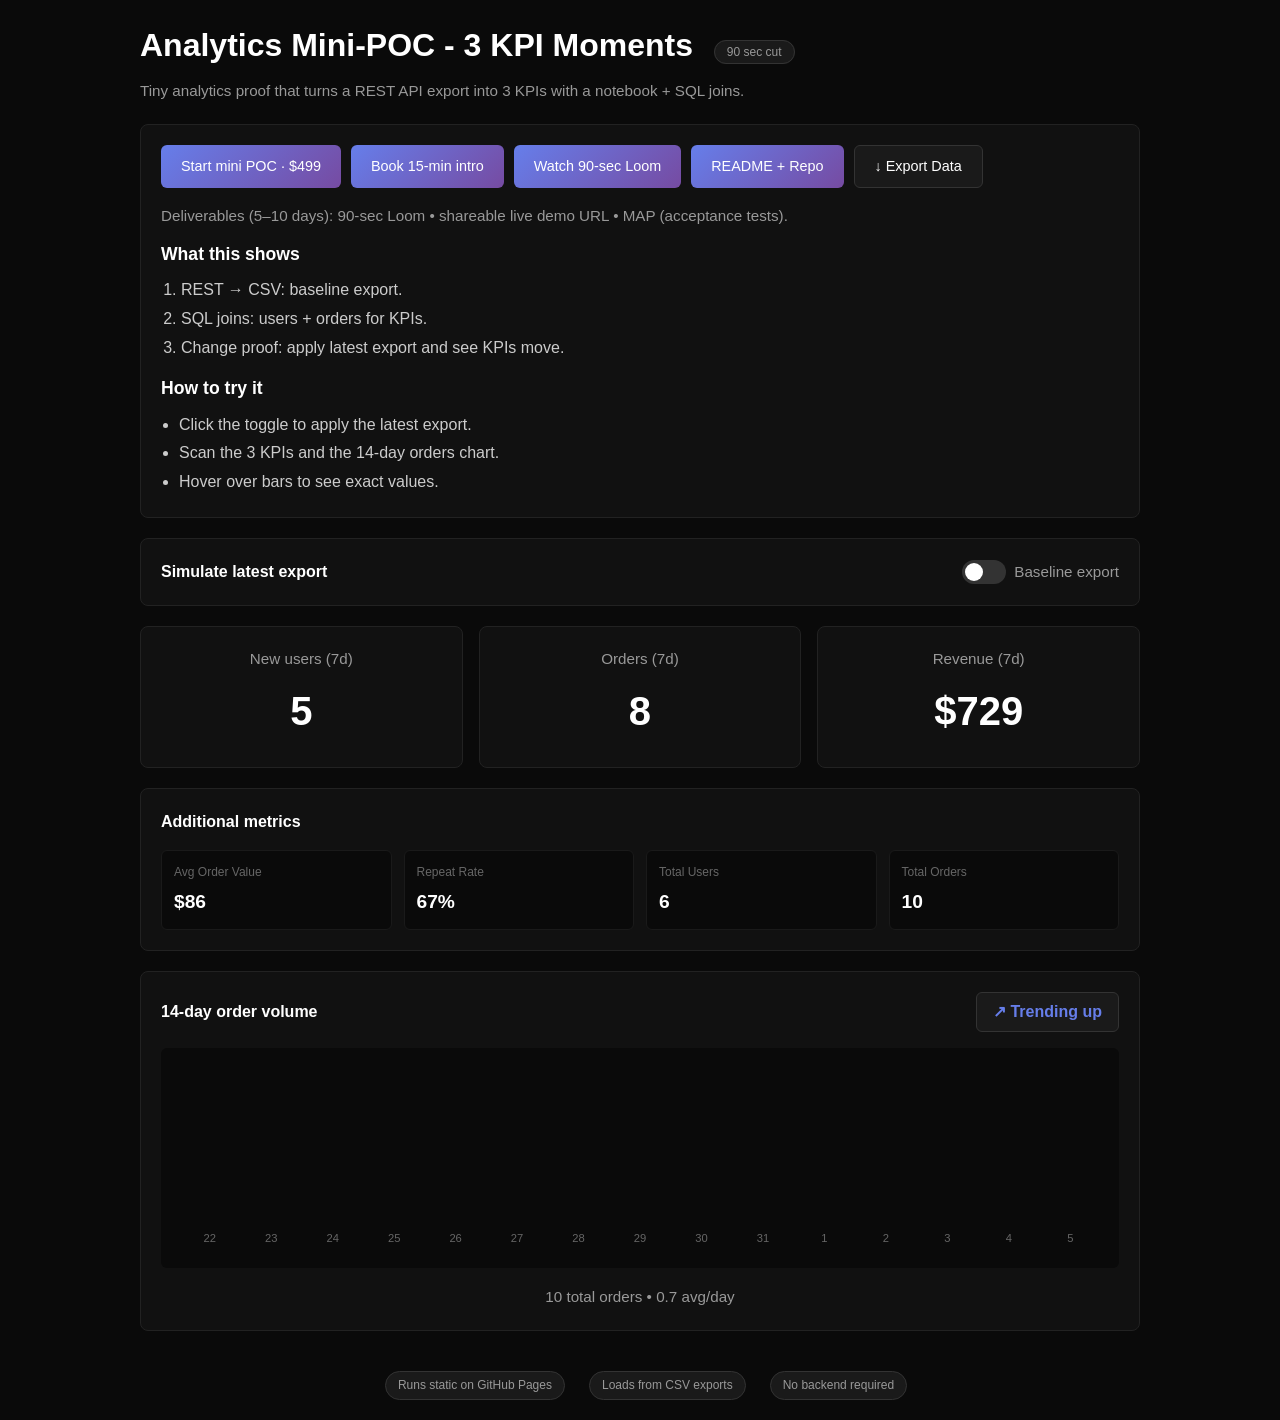
==== docs/index.html @ 5b259c90 "Add files via upload" ====
<!doctype html>
<html lang="en">
<head>
  <meta charset="utf-8">
  <meta name="viewport" content="width=device-width, initial-scale=1">
  <title>Analytics Mini-POC — 3 KPI Moments</title>
  <meta name="description" content="90-sec Loom + shareable live demo URL + MAP (acceptance tests).">
  <meta property="og:title" content="Analytics Mini-POC — 3 KPI Moments">
  <meta property="og:description" content="90-sec Loom + shareable live demo URL + MAP (acceptance tests).">
  <meta property="og:type" content="website">
  <meta property="og:url" content="https://savinopicciotto.github.io/analytics-mini-poc/">
  <meta property="og:image" content="https://savinopicciotto.github.io/analytics-mini-poc/social.png">
  <meta name="twitter:card" content="summary_large_image">
  <link rel="canonical" href="https://savinopicciotto.github.io/analytics-mini-poc/">
  
  <style>
    * { margin: 0; padding: 0; box-sizing: border-box; }
    
    body {
      font-family: -apple-system, BlinkMacSystemFont, 'Segoe UI', Roboto, Oxygen, Ubuntu, Cantarell, sans-serif;
      background: #0a0a0a;
      color: #e0e0e0;
      line-height: 1.6;
      padding: 20px;
    }
    
    .wrap {
      max-width: 1000px;
      margin: 0 auto;
    }
    
    h1 {
      font-size: 2rem;
      margin-bottom: 8px;
      color: #fff;
    }
    
    h2 {
      font-size: 2.5rem;
      font-weight: 700;
      color: #fff;
      transition: all 0.3s ease;
    }
    
    h3 {
      font-size: 1.1rem;
      margin-bottom: 12px;
      color: #fff;
    }
    
    .pill {
      background: #1a1a1a;
      border: 1px solid #333;
      padding: 4px 12px;
      border-radius: 20px;
      font-size: 0.75rem;
      margin-left: 12px;
      color: #999;
      font-weight: 500;
    }
    
    .muted {
      color: #999;
      font-size: 0.95rem;
    }
    
    .card {
      background: #111;
      border: 1px solid #222;
      border-radius: 8px;
      padding: 20px;
      margin: 20px 0;
      transition: border-color 0.3s ease;
    }
    
    .card:hover {
      border-color: #333;
    }
    
    .ctas {
      display: flex;
      flex-wrap: wrap;
      gap: 10px;
      margin-bottom: 16px;
    }
    
    .ctas a, .btn {
      background: linear-gradient(135deg, #667eea 0%, #764ba2 100%);
      color: white;
      padding: 10px 20px;
      border-radius: 6px;
      text-decoration: none;
      font-weight: 500;
      font-size: 0.9rem;
      transition: transform 0.2s, opacity 0.2s;
      border: none;
      cursor: pointer;
      display: inline-block;
    }
    
    .ctas a:hover, .btn:hover {
      transform: translateY(-2px);
      opacity: 0.9;
    }
    
    .btn-secondary {
      background: #1a1a1a;
      border: 1px solid #333;
    }
    
    .row {
      display: flex;
      align-items: center;
      gap: 12px;
    }
    
    input[type="checkbox"] {
      width: 44px;
      height: 24px;
      appearance: none;
      background: #333;
      border-radius: 12px;
      position: relative;
      cursor: pointer;
      transition: background 0.3s;
    }
    
    input[type="checkbox"]:checked {
      background: #667eea;
    }
    
    input[type="checkbox"]::after {
      content: '';
      position: absolute;
      width: 18px;
      height: 18px;
      border-radius: 50%;
      background: white;
      top: 3px;
      left: 3px;
      transition: left 0.3s;
    }
    
    input[type="checkbox"]:checked::after {
      left: 23px;
    }
    
    .kpis {
      display: grid;
      grid-template-columns: repeat(auto-fit, minmax(200px, 1fr));
      gap: 16px;
      margin: 20px 0;
    }
    
    .kpi {
      background: #111;
      border: 1px solid #222;
      border-radius: 8px;
      padding: 20px;
      text-align: center;
      transition: all 0.3s ease;
    }
    
    .kpi:hover {
      border-color: #667eea;
      transform: translateY(-2px);
    }
    
    .kpi small {
      display: block;
      margin-bottom: 8px;
    }
    
    .kpi-change {
      font-size: 0.8rem;
      margin-top: 4px;
      color: #4ade80;
      font-weight: 600;
    }
    
    .kpi-change.negative {
      color: #f87171;
    }
    
    .badge {
      background: #1a1a1a;
      border: 1px solid #333;
      padding: 6px 16px;
      border-radius: 6px;
      font-weight: 600;
      color: #667eea;
      transition: all 0.3s ease;
    }
    
    .chart {
      background: #0a0a0a;
      border-radius: 6px;
      padding: 20px;
      min-height: 220px;
      position: relative;
    }
    
    .bar-chart {
      display: flex;
      align-items: flex-end;
      justify-content: space-between;
      height: 180px;
      gap: 4px;
    }
    
    .bar-container {
      flex: 1;
      display: flex;
      flex-direction: column;
      align-items: center;
      position: relative;
    }
    
    .bar {
      width: 100%;
      background: linear-gradient(180deg, #667eea 0%, #764ba2 100%);
      border-radius: 4px 4px 0 0;
      position: relative;
      transition: all 0.3s ease;
      cursor: pointer;
    }
    
    .bar:hover {
      opacity: 0.8;
      transform: scaleY(1.05);
    }
    
    .bar-value {
      position: absolute;
      top: -24px;
      left: 50%;
      transform: translateX(-50%);
      font-size: 0.7rem;
      color: #667eea;
      font-weight: 600;
      opacity: 0;
      transition: opacity 0.2s;
    }
    
    .bar:hover .bar-value {
      opacity: 1;
    }
    
    .bar-label {
      margin-top: 8px;
      font-size: 0.7rem;
      color: #666;
      white-space: nowrap;
    }
    
    .legend {
      margin-top: 16px;
      text-align: center;
    }
    
    .footer {
      display: flex;
      gap: 12px;
      justify-content: center;
      margin-top: 40px;
      flex-wrap: wrap;
    }
    
    ol, ul {
      color: #ccc;
      line-height: 1.8;
    }
    
    strong {
      color: #fff;
    }
    
    .loading {
      display: flex;
      align-items: center;
      justify-content: center;
      min-height: 200px;
      flex-direction: column;
      gap: 16px;
    }
    
    .spinner {
      width: 40px;
      height: 40px;
      border: 3px solid #222;
      border-top-color: #667eea;
      border-radius: 50%;
      animation: spin 0.8s linear infinite;
    }
    
    @keyframes spin {
      to { transform: rotate(360deg); }
    }
    
    .fade-in {
      animation: fadeIn 0.5s ease;
    }
    
    @keyframes fadeIn {
      from { opacity: 0; transform: translateY(10px); }
      to { opacity: 1; transform: translateY(0); }
    }
    
    .metrics-grid {
      display: grid;
      grid-template-columns: repeat(auto-fit, minmax(150px, 1fr));
      gap: 12px;
      margin-top: 16px;
    }
    
    .metric-item {
      background: #0a0a0a;
      padding: 12px;
      border-radius: 6px;
      border: 1px solid #1a1a1a;
    }
    
    .metric-label {
      font-size: 0.75rem;
      color: #666;
      margin-bottom: 4px;
    }
    
    .metric-value {
      font-size: 1.2rem;
      font-weight: 600;
      color: #fff;
    }
    
    .error {
      background: #1a0a0a;
      border: 1px solid #991b1b;
      color: #f87171;
      padding: 12px;
      border-radius: 6px;
      margin: 12px 0;
    }
    
    @media (max-width: 640px) {
      .ctas {
        flex-direction: column;
      }
      
      .ctas a, .btn {
        text-align: center;
      }
      
      h1 {
        font-size: 1.5rem;
      }
      
      .bar-chart {
        gap: 2px;
      }
      
      .bar-label {
        font-size: 0.6rem;
      }
    }
  </style>
</head>
<body>
  <div class="wrap">
    <h1>Analytics Mini-POC - 3 KPI Moments <span class="pill">90 sec cut</span></h1>
    <p class="muted">Tiny analytics proof that turns a REST API export into 3 KPIs with a notebook + SQL joins.</p>

    <div class="card">
      <p class="ctas">
        <a href="https://stan.store/Savino/p/minipoc?utm_source=pages-analytics&utm_medium=cta&utm_campaign=mini_poc"
           target="_blank" rel="noopener noreferrer">Start mini POC · $499</a>
        <a href="https://calendly.com/savinop/intro?utm_source=analytics-minipoc&utm_medium=demo&utm_campaign=book"
           target="_blank" rel="noopener noreferrer">Book 15-min intro</a>
        <a href="https://www.loom.com/share/2b97ef1f9b204054ae7cec6c1d21cf8c?sid=f2b87f54-57c1-48aa-bb31-e551855d1c03&utm_source=pages-analytics-minipoc&utm_medium=link&utm_campaign=watch_90s&utm_content=cta_top"
           target="_blank" rel="noopener noreferrer">Watch 90-sec Loom</a>
        <a href="https://github.com/savinopicciotto/analytics-mini-poc" target="_blank" rel="noopener">README + Repo</a>
        <button class="btn btn-secondary" onclick="exportData()">↓ Export Data</button>
      </p>
      <p class="muted">Deliverables (5–10 days): 90-sec Loom • shareable live demo URL • MAP (acceptance tests).</p>
      
      <h3 style="margin:12px 0 8px;">What this shows</h3>
      <ol style="margin:0 0 12px 20px;">
        <li>REST → CSV: baseline export.</li>
        <li>SQL joins: users + orders for KPIs.</li>
        <li>Change proof: apply latest export and see KPIs move.</li>
      </ol>
      
      <h3 style="margin:12px 0 8px;">How to try it</h3>
      <ul style="margin:0 0 0 18px;">
        <li>Click the toggle to apply the latest export.</li>
        <li>Scan the 3 KPIs and the 14-day orders chart.</li>
        <li>Hover over bars to see exact values.</li>
      </ul>
    </div>

    <div class="card">
      <div class="row" style="justify-content:space-between">
        <strong>Simulate latest export</strong>
        <label class="row" style="gap:8px;">
          <input type="checkbox" id="toggleExport" onchange="toggleMerge(this)"/>
          <span id="simNote" class="muted">Baseline export</span>
        </label>
      </div>
    </div>

    <div id="loadingState" class="loading" style="display: none;">
      <div class="spinner"></div>
      <p class="muted">Loading data from CSV exports...</p>
    </div>

    <div id="errorState" style="display: none;"></div>

    <div id="mainContent" style="display: none;">
      <div class="kpis fade-in">
        <div class="kpi">
          <small class="muted">New users (7d)</small>
          <h2 id="newUsers">-</h2>
          <div id="newUsersChange" class="kpi-change"></div>
        </div>
        <div class="kpi">
          <small class="muted">Orders (7d)</small>
          <h2 id="orders7d">-</h2>
          <div id="orders7dChange" class="kpi-change"></div>
        </div>
        <div class="kpi">
          <small class="muted">Revenue (7d)</small>
          <h2 id="rev7d">-</h2>
          <div id="rev7dChange" class="kpi-change"></div>
        </div>
      </div>

      <div class="card fade-in">
        <div class="row" style="justify-content:space-between;margin-bottom:16px;">
          <strong>Additional metrics</strong>
        </div>
        <div class="metrics-grid">
          <div class="metric-item">
            <div class="metric-label">Avg Order Value</div>
            <div class="metric-value" id="aov">-</div>
          </div>
          <div class="metric-item">
            <div class="metric-label">Repeat Rate</div>
            <div class="metric-value" id="repeatRate">-</div>
          </div>
          <div class="metric-item">
            <div class="metric-label">Total Users</div>
            <div class="metric-value" id="totalUsers">-</div>
          </div>
          <div class="metric-item">
            <div class="metric-label">Total Orders</div>
            <div class="metric-value" id="totalOrders">-</div>
          </div>
        </div>
      </div>

      <div class="card fade-in">
        <div class="row" style="justify-content:space-between;margin-bottom:16px;">
          <strong>14-day order volume</strong>
          <span class="badge" id="trendBadge">-</span>
        </div>
        <div id="chart" class="chart"></div>
        <div class="legend">
          <small id="legend" class="muted"></small>
        </div>
      </div>
    </div>

    <div class="footer">
      <span class="pill">Runs static on GitHub Pages</span>
      <span class="pill">Loads from CSV exports</span>
      <span class="pill">No backend required</span>
    </div>
  </div>

  <script>
    let baselineData = { users: [], orders: [] };
    let latestData = { users: [], orders: [] };
    let currentData = baselineData;
    let isLatest = false;

    // CSV parsing utility - FIXED to handle edge cases
    function parseCSV(text) {
      const lines = text.trim().split('\n').filter(line => line.trim());
      if (lines.length === 0) return [];
      
      const headers = lines[0].split(',').map(h => h.trim());
      return lines.slice(1).map(line => {
        const values = line.split(',').map(v => v.trim());
        const obj = {};
        headers.forEach((header, i) => {
          obj[header] = values[i] || '';
        });
        return obj;
      });
    }

    // Load CSV files
    async function loadData() {
      const loading = document.getElementById('loadingState');
      const error = document.getElementById('errorState');
      const main = document.getElementById('mainContent');
      
      loading.style.display = 'flex';
      error.style.display = 'none';
      main.style.display = 'none';

      try {
        // CRITICAL FIX: Force cache bust with timestamp
        const timestamp = new Date().getTime();
        const dataPath = '../data/'; // Go up one level from /docs/
        
        console.log('Loading CSV files with cache bust...');
        
        const [usersRes, ordersRes, usersLatestRes, ordersLatestRes] = await Promise.all([
          fetch(`${dataPath}users.csv?v=${timestamp}`),
          fetch(`${dataPath}orders.csv?v=${timestamp}`),
          fetch(`${dataPath}users_latest.csv?v=${timestamp}`),
          fetch(`${dataPath}orders_latest.csv?v=${timestamp}`)
        ]);

        if (!usersRes.ok || !ordersRes.ok) {
          throw new Error(`Failed to load CSV files: users=${usersRes.status}, orders=${ordersRes.status}`);
        }

        const [usersText, ordersText, usersLatestText, ordersLatestText] = await Promise.all([
          usersRes.text(),
          ordersRes.text(),
          usersLatestRes.text(),
          ordersLatestRes.text()
        ]);

        // Parse and validate
        baselineData.users = parseCSV(usersText);
        baselineData.orders = parseCSV(ordersText);
        latestData.users = parseCSV(usersLatestText);
        latestData.orders = parseCSV(ordersLatestText);

        console.log('Loaded baseline:', {
          users: baselineData.users.length,
          orders: baselineData.orders.length
        });
        console.log('Loaded latest:', {
          users: latestData.users.length,
          orders: latestData.orders.length
        });

        // Validate we have data
        if (baselineData.users.length === 0 || baselineData.orders.length === 0) {
          throw new Error('CSV files are empty or malformed');
        }

        currentData = baselineData;
        
        loading.style.display = 'none';
        main.style.display = 'block';
        
        calculateKPIs();
        renderChart();
      } catch (err) {
        console.error('Load error:', err);
        loading.style.display = 'none';
        error.style.display = 'block';
        error.innerHTML = `
          <div class="error">
            <strong>⚠️ Could not load CSV files</strong><br>
            <small>${err.message}</small><br><br>
            <small>Check browser console (F12) for details</small>
          </div>
        `;
      }
    }

    function toggleMerge(checkbox) {
      isLatest = checkbox.checked;
      currentData = checkbox.checked ? latestData : baselineData;
      const note = document.getElementById('simNote');
      note.textContent = checkbox.checked ? 'Latest export applied' : 'Baseline export';
      
      console.log('Toggled to:', checkbox.checked ? 'latest' : 'baseline');
      console.log('Current data:', {
        users: currentData.users.length,
        orders: currentData.orders.length
      });
      
      calculateKPIs();
      renderChart();
    }

    function calculateKPIs() {
      // CRITICAL FIX: Use Nov 5, 2024 as reference date
      const now = new Date('2024-11-05');
      const sevenDaysAgo = new Date(now);
      sevenDaysAgo.setDate(sevenDaysAgo.getDate() - 7);

      console.log('Calculating KPIs for window:', sevenDaysAgo.toISOString().split('T')[0], 'to', now.toISOString().split('T')[0]);

      // Calculate for current view
      const newUsers = currentData.users.filter(u => {
        const created = new Date(u.created);
        const inRange = created >= sevenDaysAgo && created <= now;
        return inRange;
      }).length;

      const recentOrders = currentData.orders.filter(o => {
        const orderDate = new Date(o.date);
        return orderDate >= sevenDaysAgo && orderDate <= now;
      });

      const orders7d = recentOrders.length;
      const rev7d = recentOrders.reduce((sum, o) => sum + parseFloat(o.revenue || 0), 0);

      console.log('Current KPIs:', { newUsers, orders7d, rev7d });

      // Calculate for baseline (for comparison)
      const baselineNewUsers = baselineData.users.filter(u => {
        const created = new Date(u.created);
        return created >= sevenDaysAgo && created <= now;
      }).length;

      const baselineRecentOrders = baselineData.orders.filter(o => {
        const orderDate = new Date(o.date);
        return orderDate >= sevenDaysAgo && orderDate <= now;
      });

      const baselineOrders7d = baselineRecentOrders.length;
      const baselineRev7d = baselineRecentOrders.reduce((sum, o) => sum + parseFloat(o.revenue || 0), 0);

      // Update main KPIs
      document.getElementById('newUsers').textContent = newUsers;
      document.getElementById('orders7d').textContent = orders7d;
      document.getElementById('rev7d').textContent = '$' + Math.round(rev7d);

      // Show deltas if viewing latest
      if (isLatest) {
        showChange('newUsersChange', newUsers - baselineNewUsers);
        showChange('orders7dChange', orders7d - baselineOrders7d);
        showChange('rev7dChange', rev7d - baselineRev7d, true);
      } else {
        document.getElementById('newUsersChange').textContent = '';
        document.getElementById('orders7dChange').textContent = '';
        document.getElementById('rev7dChange').textContent = '';
      }

      // Additional metrics
      const totalRevenue = currentData.orders.reduce((sum, o) => sum + parseFloat(o.revenue || 0), 0);
      const aov = currentData.orders.length > 0 ? totalRevenue / currentData.orders.length : 0;
      
      const orderCounts = {};
      currentData.orders.forEach(o => {
        orderCounts[o.user_id] = (orderCounts[o.user_id] || 0) + 1;
      });
      const repeatCustomers = Object.values(orderCounts).filter(count => count >= 2).length;
      const totalCustomers = Object.keys(orderCounts).length;
      const repeatRate = totalCustomers > 0 ? (repeatCustomers / totalCustomers) * 100 : 0;

      document.getElementById('aov').textContent = '$' + Math.round(aov);
      document.getElementById('repeatRate').textContent = Math.round(repeatRate) + '%';
      document.getElementById('totalUsers').textContent = currentData.users.length;
      document.getElementById('totalOrders').textContent = currentData.orders.length;
    }

    function showChange(elementId, change, isCurrency = false) {
      const el = document.getElementById(elementId);
      if (change === 0) {
        el.textContent = '';
        return;
      }
      
      const sign = change > 0 ? '+' : '';
      const value = isCurrency ? '$' + Math.round(change) : change;
      el.textContent = sign + value;
      el.className = change > 0 ? 'kpi-change' : 'kpi-change negative';
    }

    function renderChart() {
      const chartDiv = document.getElementById('chart');
      const now = new Date('2024-11-05');
      const fourteenDaysAgo = new Date(now);
      fourteenDaysAgo.setDate(fourteenDaysAgo.getDate() - 14);

      const ordersByDate = {};
      currentData.orders.forEach(o => {
        const date = new Date(o.date);
        if (date >= fourteenDaysAgo && date <= now) {
          const dateStr = o.date;
          ordersByDate[dateStr] = (ordersByDate[dateStr] || 0) + 1;
        }
      });

      const dateRange = [];
      for (let i = 14; i >= 0; i--) {
        const d = new Date(now);
        d.setDate(d.getDate() - i);
        const dateStr = d.toISOString().split('T')[0];
        dateRange.push({
          date: dateStr,
          count: ordersByDate[dateStr] || 0,
          label: d.toLocaleDateString('en-US', { month: 'short', day: 'numeric' })
        });
      }

      const maxCount = Math.max(...dateRange.map(d => d.count), 1);

      const barsHTML = dateRange.map(d => {
        const height = (d.count / maxCount) * 100;
        return `
          <div class="bar-container">
            <div class="bar" style="height: ${height}%;" title="${d.label}: ${d.count} orders">
              ${d.count > 0 ? `<div class="bar-value">${d.count}</div>` : ''}
            </div>
            <div class="bar-label">${d.label.split(' ')[1]}</div>
          </div>
        `;
      }).join('');

      chartDiv.innerHTML = `<div class="bar-chart">${barsHTML}</div>`;
      
      const totalOrders = dateRange.reduce((sum, d) => sum + d.count, 0);
      const avgDaily = (totalOrders / 14).toFixed(1);
      document.getElementById('legend').textContent = `${totalOrders} total orders • ${avgDaily} avg/day`;
      
      const trend = dateRange[dateRange.length - 1].count >= dateRange[0].count ? '↗ Trending up' : '↘ Trending down';
      document.getElementById('trendBadge').textContent = trend;
    }

    function exportData() {
      const dataType = isLatest ? 'latest' : 'baseline';
      const csv = generateCSV();
      const blob = new Blob([csv], { type: 'text/csv' });
      const url = window.URL.createObjectURL(blob);
      const a = document.createElement('a');
      a.href = url;
      a.download = `analytics_export_${dataType}_${new Date().toISOString().split('T')[0]}.csv`;
      a.click();
      window.URL.revokeObjectURL(url);
    }

    function generateCSV() {
      let csv = 'Metric,Value\n';
      csv += `New Users (7d),${document.getElementById('newUsers').textContent}\n`;
      csv += `Orders (7d),${document.getElementById('orders7d').textContent}\n`;
      csv += `Revenue (7d),${document.getElementById('rev7d').textContent}\n`;
      csv += `Avg Order Value,${document.getElementById('aov').textContent}\n`;
      csv += `Repeat Rate,${document.getElementById('repeatRate').textContent}\n`;
      csv += `Total Users,${document.getElementById('totalUsers').textContent}\n`;
      csv += `Total Orders,${document.getElementById('totalOrders').textContent}\n`;
      csv += `\nData Type,${isLatest ? 'Latest Export' : 'Baseline Export'}\n`;
      csv += `Generated,${new Date().toISOString()}\n`;
      return csv;
    }

    // Initialize
    document.addEventListener('DOMContentLoaded', loadData);
  </script>
</body>
</html>
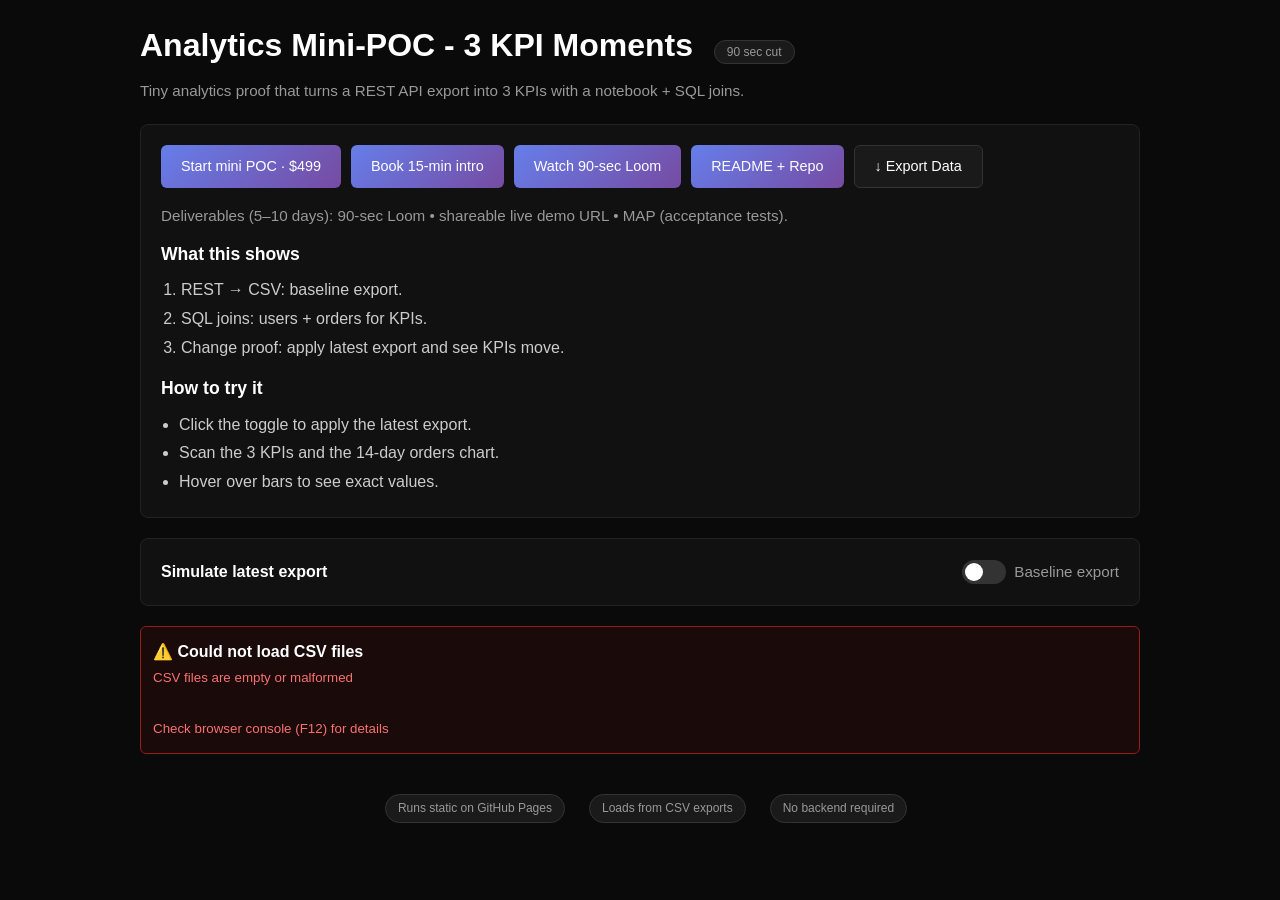
==== commit c21e32ae: "Add files via upload" ====
--- a/docs/index.html
+++ b/docs/index.html
@@ -511,7 +511,7 @@
       try {
         // CRITICAL FIX: Force cache bust with timestamp
         const timestamp = new Date().getTime();
-        const dataPath = '../data/'; // Go up one level from /docs/
+        const dataPath = 'data/'; // Relative to index.html in /docs/
         
         console.log('Loading CSV files with cache bust...');
         
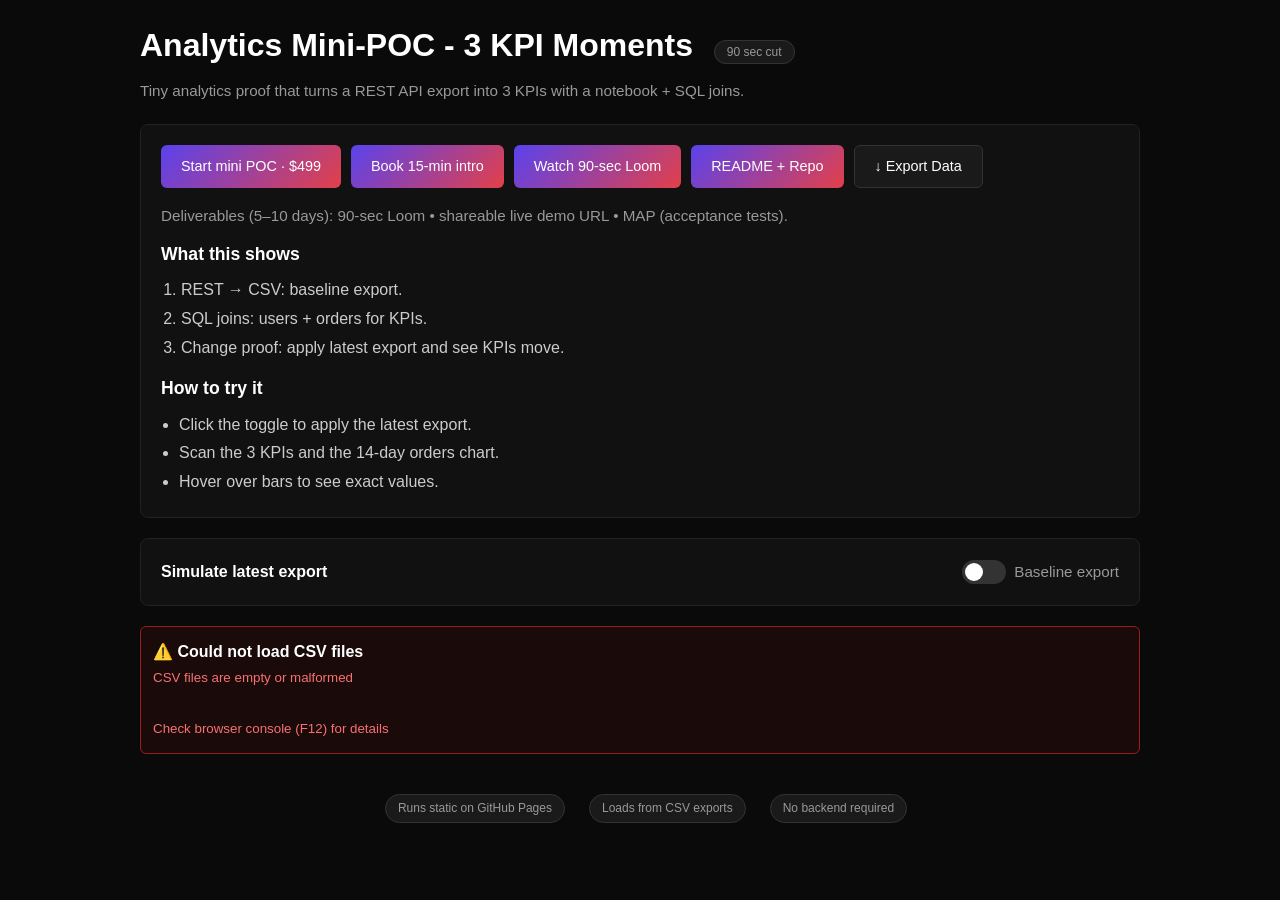
==== commit c9231654: "Add files via upload" ====
--- a/docs/index.html
+++ b/docs/index.html
@@ -85,7 +85,7 @@
     }
     
     .ctas a, .btn {
-      background: linear-gradient(135deg, #667eea 0%, #764ba2 100%);
+      background: linear-gradient(135deg, #5A42ED 0%, #E34049 100%);
       color: white;
       padding: 10px 20px;
       border-radius: 6px;
@@ -188,7 +188,7 @@
       padding: 6px 16px;
       border-radius: 6px;
       font-weight: 600;
-      color: #667eea;
+      color: #5A42ED;
       transition: all 0.3s ease;
     }
     
@@ -218,7 +218,7 @@
     
     .bar {
       width: 100%;
-      background: linear-gradient(180deg, #667eea 0%, #764ba2 100%);
+      background: linear-gradient(180deg, #5A42ED 0%, #E34049 100%);
       border-radius: 4px 4px 0 0;
       position: relative;
       transition: all 0.3s ease;
@@ -236,7 +236,7 @@
       left: 50%;
       transform: translateX(-50%);
       font-size: 0.7rem;
-      color: #667eea;
+      color: #5A42ED;
       font-weight: 600;
       opacity: 0;
       transition: opacity 0.2s;
@@ -706,7 +706,7 @@
       const maxCount = Math.max(...dateRange.map(d => d.count), 1);
 
       const barsHTML = dateRange.map(d => {
-        const height = (d.count / maxCount) * 100;
+        const height = d.count > 0 ? Math.max((d.count / maxCount) * 100, 20) : 0;
         return `
           <div class="bar-container">
             <div class="bar" style="height: ${height}%;" title="${d.label}: ${d.count} orders">
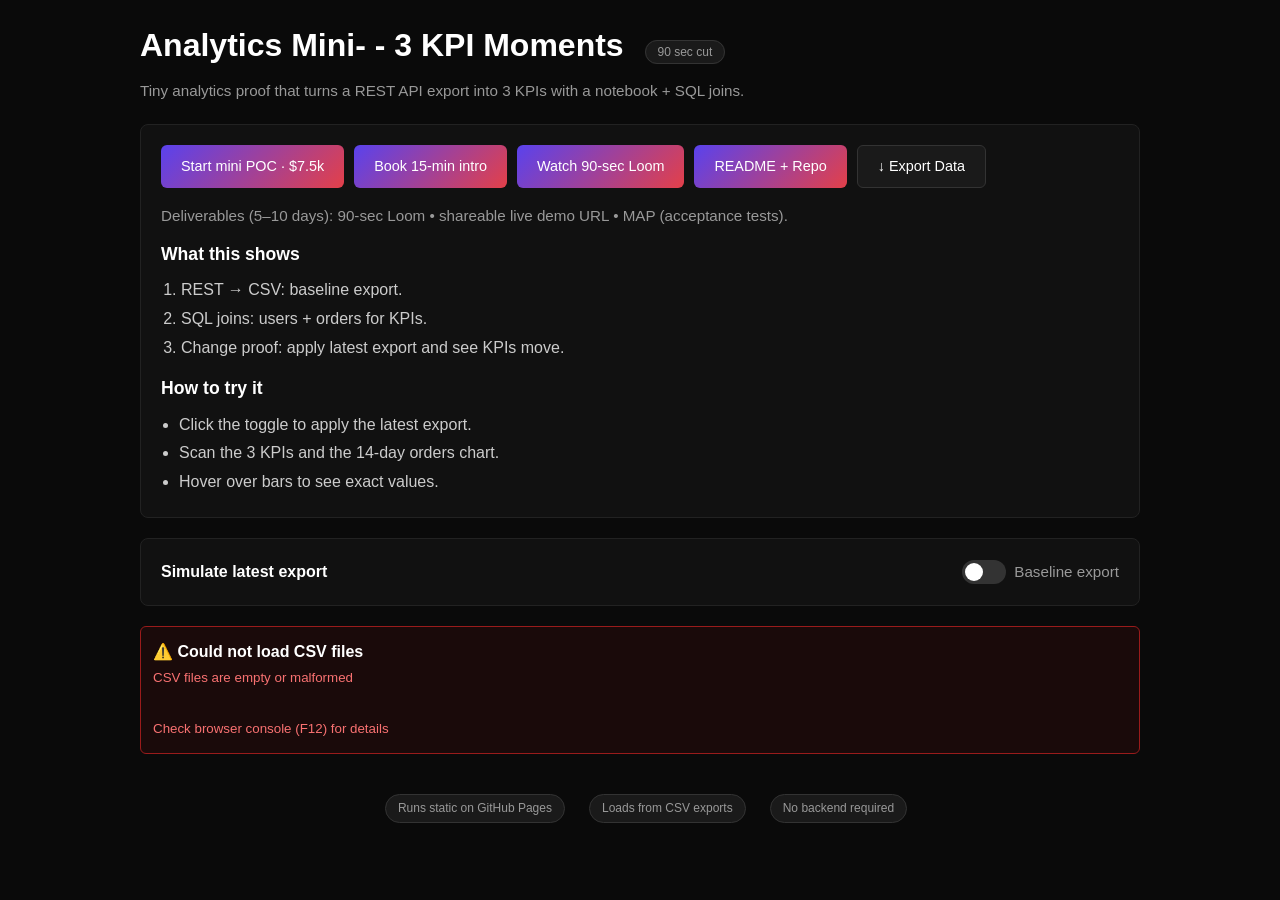
==== commit 5d1b510a: "Update index.html" ====
--- a/docs/index.html
+++ b/docs/index.html
@@ -366,13 +366,13 @@
 </head>
 <body>
   <div class="wrap">
-    <h1>Analytics Mini-POC - 3 KPI Moments <span class="pill">90 sec cut</span></h1>
+    <h1>Analytics Mini- - 3 KPI Moments <span class="pill">90 sec cut</span></h1>
     <p class="muted">Tiny analytics proof that turns a REST API export into 3 KPIs with a notebook + SQL joins.</p>
 
     <div class="card">
       <p class="ctas">
-        <a href="https://stan.store/Savino/p/minipoc?utm_source=pages-analytics&utm_medium=cta&utm_campaign=mini_poc"
-           target="_blank" rel="noopener noreferrer">Start mini POC · $499</a>
+        <a href="https://stan.store/Savino/p/mini?utm_source=pages-analytics&utm_medium=cta&utm_campaign=mini_"
+           target="_blank" rel="noopener noreferrer">Start mini POC · $7.5k</a>
         <a href="https://calendly.com/savinop/intro?utm_source=analytics-minipoc&utm_medium=demo&utm_campaign=book"
            target="_blank" rel="noopener noreferrer">Book 15-min intro</a>
         <a href="https://www.loom.com/share/2b97ef1f9b204054ae7cec6c1d21cf8c?sid=f2b87f54-57c1-48aa-bb31-e551855d1c03&utm_source=pages-analytics-minipoc&utm_medium=link&utm_campaign=watch_90s&utm_content=cta_top"
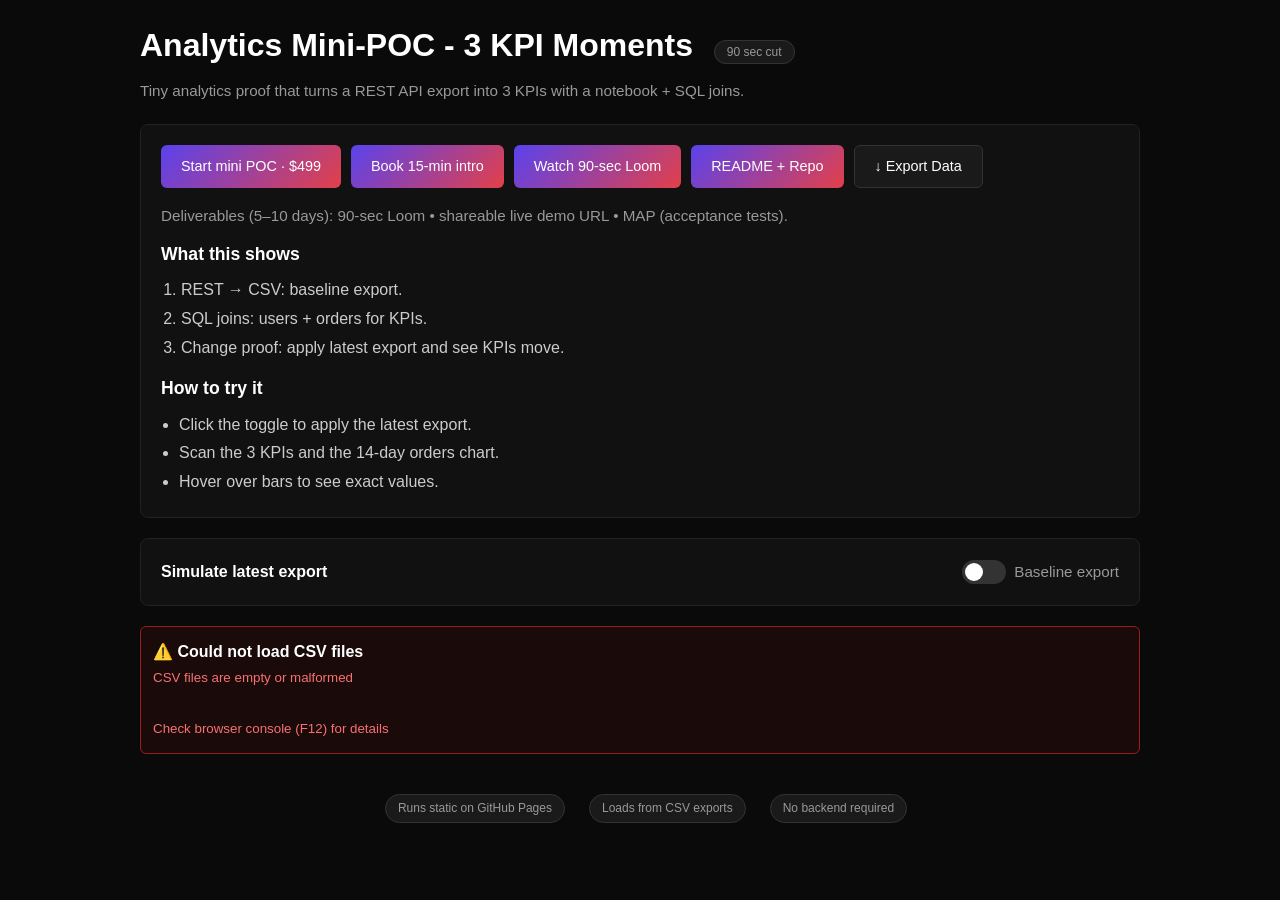
==== commit a079a1f0: "Add files via upload" ====
--- a/docs/index.html
+++ b/docs/index.html
@@ -1,4 +1,5 @@
 <!doctype html>
+<!-- BRANDED VERSION v2.0 - Purple-Red Gradient + Visible Bars (Pixel Heights) -->
 <html lang="en">
 <head>
   <meta charset="utf-8">
@@ -366,13 +367,13 @@
 </head>
 <body>
   <div class="wrap">
-    <h1>Analytics Mini- - 3 KPI Moments <span class="pill">90 sec cut</span></h1>
+    <h1>Analytics Mini-POC - 3 KPI Moments <span class="pill">90 sec cut</span></h1>
     <p class="muted">Tiny analytics proof that turns a REST API export into 3 KPIs with a notebook + SQL joins.</p>
 
     <div class="card">
       <p class="ctas">
-        <a href="https://stan.store/Savino/p/mini?utm_source=pages-analytics&utm_medium=cta&utm_campaign=mini_"
-           target="_blank" rel="noopener noreferrer">Start mini POC · $7.5k</a>
+        <a href="https://stan.store/Savino/p/minipoc?utm_source=pages-analytics&utm_medium=cta&utm_campaign=mini_poc"
+           target="_blank" rel="noopener noreferrer">Start mini POC · $499</a>
         <a href="https://calendly.com/savinop/intro?utm_source=analytics-minipoc&utm_medium=demo&utm_campaign=book"
            target="_blank" rel="noopener noreferrer">Book 15-min intro</a>
         <a href="https://www.loom.com/share/2b97ef1f9b204054ae7cec6c1d21cf8c?sid=f2b87f54-57c1-48aa-bb31-e551855d1c03&utm_source=pages-analytics-minipoc&utm_medium=link&utm_campaign=watch_90s&utm_content=cta_top"
@@ -704,12 +705,15 @@
       }
 
       const maxCount = Math.max(...dateRange.map(d => d.count), 1);
+      const chartHeight = 180; // pixels
 
       const barsHTML = dateRange.map(d => {
-        const height = d.count > 0 ? Math.max((d.count / maxCount) * 100, 20) : 0;
+        // Use absolute pixels instead of percentage
+        const heightPercent = (d.count / maxCount) * 100;
+        const heightPixels = d.count > 0 ? Math.max((d.count / maxCount) * chartHeight, 30) : 0;
         return `
           <div class="bar-container">
-            <div class="bar" style="height: ${height}%;" title="${d.label}: ${d.count} orders">
+            <div class="bar" style="height: ${heightPixels}px; min-height: ${d.count > 0 ? '30px' : '0'};" title="${d.label}: ${d.count} orders">
               ${d.count > 0 ? `<div class="bar-value">${d.count}</div>` : ''}
             </div>
             <div class="bar-label">${d.label.split(' ')[1]}</div>
@@ -718,6 +722,13 @@
       }).join('');
 
       chartDiv.innerHTML = `<div class="bar-chart">${barsHTML}</div>`;
+      
+      console.log('Chart rendered:', {
+        dateRange: dateRange.length,
+        ordersFound: dateRange.filter(d => d.count > 0).length,
+        maxCount: maxCount,
+        totalOrders: dateRange.reduce((sum, d) => sum + d.count, 0)
+      });
       
       const totalOrders = dateRange.reduce((sum, d) => sum + d.count, 0);
       const avgDaily = (totalOrders / 14).toFixed(1);
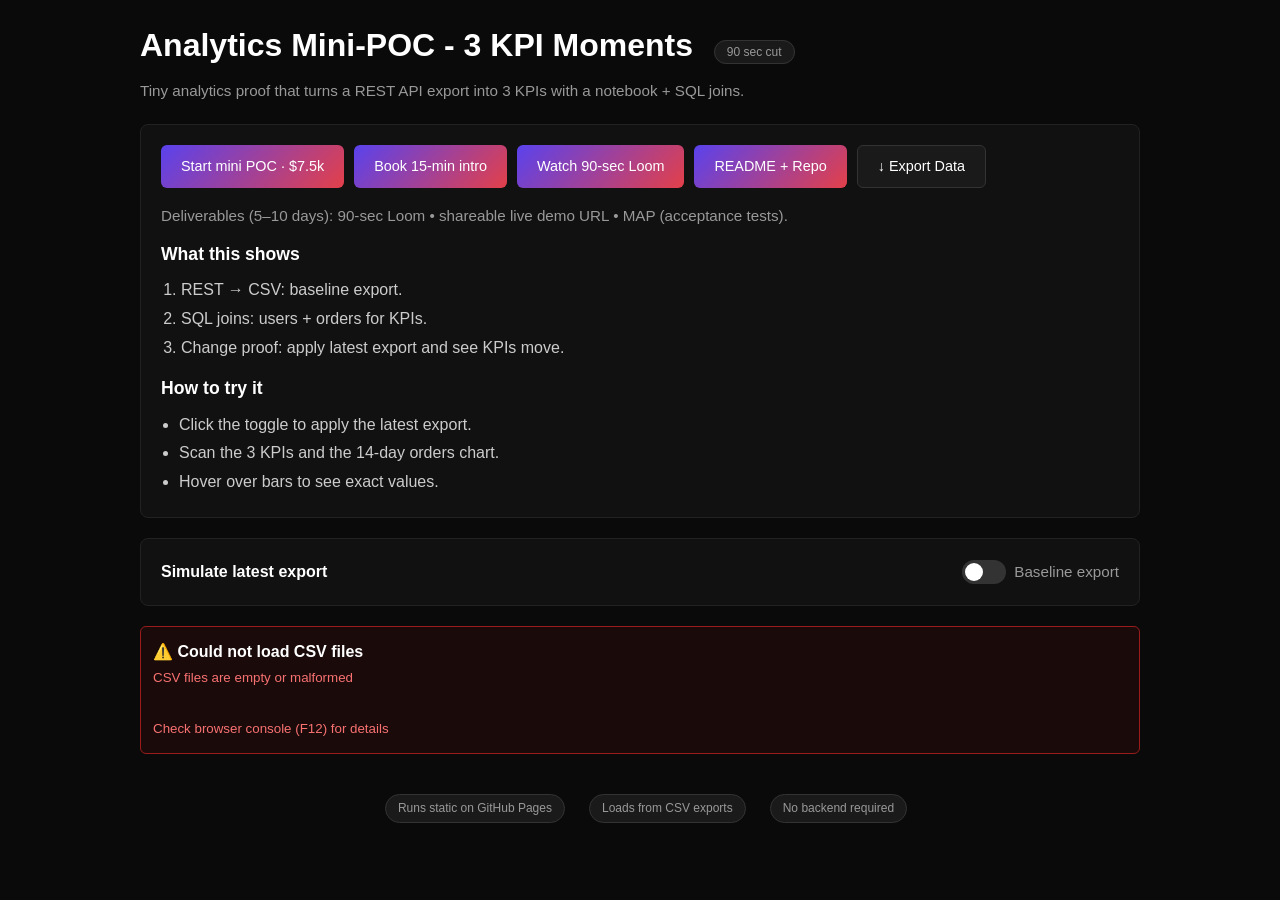
==== commit b232feff: "Update index.html" ====
--- a/docs/index.html
+++ b/docs/index.html
@@ -373,7 +373,7 @@
     <div class="card">
       <p class="ctas">
         <a href="https://stan.store/Savino/p/minipoc?utm_source=pages-analytics&utm_medium=cta&utm_campaign=mini_poc"
-           target="_blank" rel="noopener noreferrer">Start mini POC · $499</a>
+           target="_blank" rel="noopener noreferrer">Start mini POC · $7.5k</a>
         <a href="https://calendly.com/savinop/intro?utm_source=analytics-minipoc&utm_medium=demo&utm_campaign=book"
            target="_blank" rel="noopener noreferrer">Book 15-min intro</a>
         <a href="https://www.loom.com/share/2b97ef1f9b204054ae7cec6c1d21cf8c?sid=f2b87f54-57c1-48aa-bb31-e551855d1c03&utm_source=pages-analytics-minipoc&utm_medium=link&utm_campaign=watch_90s&utm_content=cta_top"
